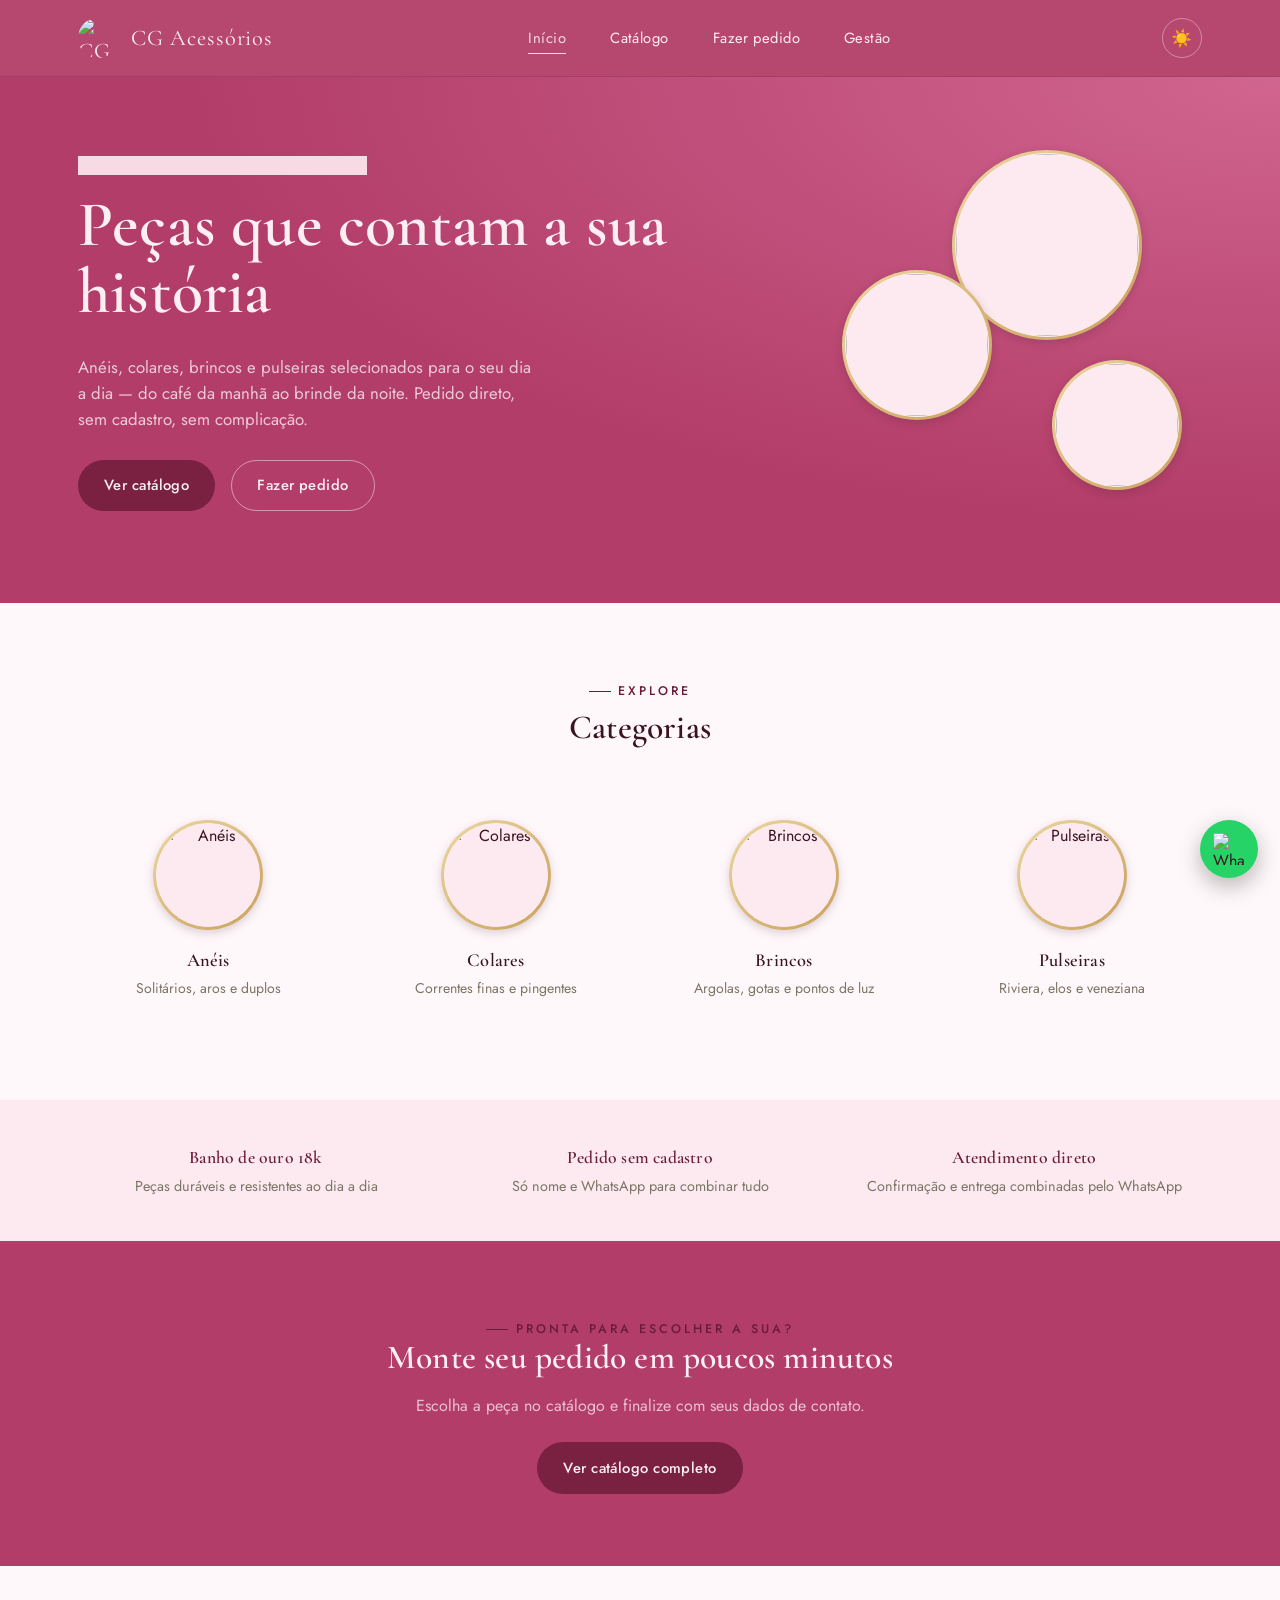
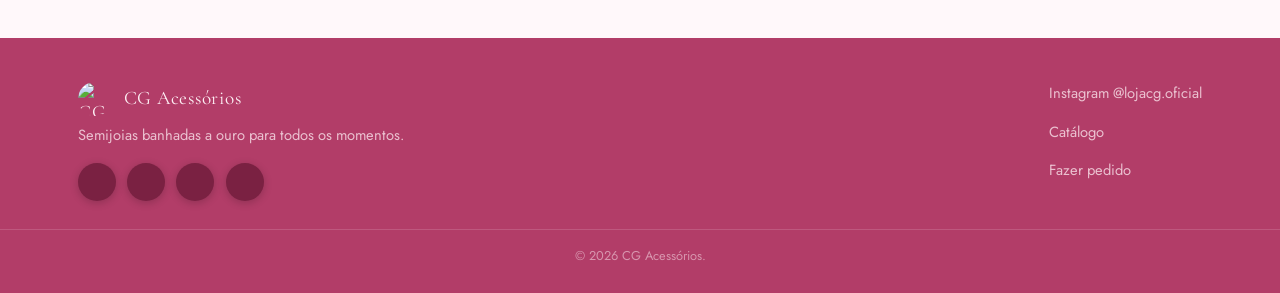
==== index.html @ 89b28065 "Add files via upload" ====
<!DOCTYPE html>
<html lang="pt-BR">
<head>
  <meta charset="UTF-8">
  <script>(function(){try{var t=localStorage.getItem("cg-tema");if(t==="dark"||(!t&&window.matchMedia("(prefers-color-scheme: dark)").matches)){document.documentElement.setAttribute("data-theme","dark");}}catch(e){}})();</script>
  <meta name="viewport" content="width=device-width, initial-scale=1.0">
  <title>CG Acessórios — Peças que contam sua história</title>
  <meta name="description" content="CG Acessórios — alianças e semijoias banhadas a ouro. Anéis, colares, brincos e pulseiras. Pedido rápido, sem cadastro.">
  <link rel="icon" type="image/png" sizes="32x32" href="assets/img/marca/favicon-32.png">
  <link rel="icon" type="image/png" sizes="512x512" href="assets/img/marca/favicon-512.png">
  <link rel="apple-touch-icon" href="assets/img/marca/apple-touch-icon.png">
  <link rel="stylesheet" href="css/tokens.css">
  <link rel="stylesheet" href="css/base.css">
  <link rel="stylesheet" href="css/home.css">
</head>
<body>

  <nav class="nav">
    <div class="wrap">
      <a href="index.html" class="brand"><img src="assets/img/marca/logo.jpg" alt="CG Acessórios" class="brand-logo"> CG Acessórios</a>
      <ul class="nav-links" id="nav-links">
        <li><a href="index.html" class="active">Início</a></li>
        <li><a href="catalogo.html">Catálogo</a></li>
        <li><a href="pedido.html">Fazer pedido</a></li>
        <li><a href="gestao.html">Gestão</a></li>
      </ul>
      <button class="theme-toggle" id="theme-toggle" type="button" aria-label="Alternar modo claro/escuro"><span class="icon-sol">☀️</span><span class="icon-lua">🌙</span></button>
      <button class="nav-toggle" id="nav-toggle" aria-label="Abrir menu">☰</button>
    </div>
  </nav>

  <header class="hero on-dark">
    <div class="wrap">
      <div class="hero-copy">
        <span class="eyebrow">Semijoias banhadas a ouro</span>
        <h1>Peças que contam a sua história</h1>
        <p class="lead">Anéis, colares, brincos e pulseiras selecionados para o seu dia a dia — do café da manhã ao brinde da noite. Pedido direto, sem cadastro, sem complicação.</p>
        <div class="hero-actions">
          <a href="catalogo.html" class="btn btn-primary">Ver catálogo</a>
          <a href="pedido.html" class="btn btn-ghost">Fazer pedido</a>
        </div>
      </div>
      <div class="hero-stack" aria-hidden="true">
        <div class="medallion m1"><div class="medallion-inner"><img src="assets/img/colares/icone-colar.svg" alt=""></div></div>
        <div class="medallion m2"><div class="medallion-inner"><img src="assets/img/aneis/fotos/anel-solitario-zirconia-dourado.jpg" alt=""></div></div>
        <div class="medallion m3"><div class="medallion-inner"><img src="assets/img/brincos/icone-brinco.svg" alt=""></div></div>
      </div>
    </div>
  </header>

  <section class="categorias">
    <div class="wrap">
      <div class="categorias-head">
        <span class="eyebrow">Explore</span>
        <h2>Categorias</h2>
      </div>
      <div class="categoria-grid">
        <a class="categoria-card" href="catalogo.html?categoria=aneis">
          <div class="medallion"><div class="medallion-inner"><img src="assets/img/aneis/fotos/anel-solitario-zirconia-dourado.jpg" alt="Anéis"></div></div>
          <h3>Anéis</h3>
          <p>Solitários, aros e duplos</p>
        </a>
        <a class="categoria-card" href="catalogo.html?categoria=colares">
          <div class="medallion"><div class="medallion-inner"><img src="assets/img/colares/icone-colar.svg" alt="Colares"></div></div>
          <h3>Colares</h3>
          <p>Correntes finas e pingentes</p>
        </a>
        <a class="categoria-card" href="catalogo.html?categoria=brincos">
          <div class="medallion"><div class="medallion-inner"><img src="assets/img/brincos/icone-brinco.svg" alt="Brincos"></div></div>
          <h3>Brincos</h3>
          <p>Argolas, gotas e pontos de luz</p>
        </a>
        <a class="categoria-card" href="catalogo.html?categoria=pulseiras">
          <div class="medallion"><div class="medallion-inner"><img src="assets/img/pulseiras/icone-pulseira.svg" alt="Pulseiras"></div></div>
          <h3>Pulseiras</h3>
          <p>Riviera, elos e veneziana</p>
        </a>
      </div>
    </div>
  </section>

  <section class="faixa">
    <div class="wrap">
      <div class="faixa-item">
        <h3>Banho de ouro 18k</h3>
        <p>Peças duráveis e resistentes ao dia a dia</p>
      </div>
      <div class="faixa-item">
        <h3>Pedido sem cadastro</h3>
        <p>Só nome e WhatsApp para combinar tudo</p>
      </div>
      <div class="faixa-item">
        <h3>Atendimento direto</h3>
        <p>Confirmação e entrega combinadas pelo WhatsApp</p>
      </div>
    </div>
  </section>

  <section class="cta-final">
    <div class="wrap">
      <span class="eyebrow">Pronta para escolher a sua?</span>
      <h2>Monte seu pedido em poucos minutos</h2>
      <p>Escolha a peça no catálogo e finalize com seus dados de contato.</p>
      <div class="hero-actions" style="justify-content:center; margin-top: 1.5rem;">
        <a href="catalogo.html" class="btn btn-primary">Ver catálogo completo</a>
      </div>
    </div>
  </section>

  <footer class="site-footer">
    <div class="wrap">
      <div class="foot-col">
        <p class="brand" style="color:var(--bone); font-size:1.2rem;"><img src="assets/img/marca/logo.jpg" alt="CG Acessórios" class="brand-logo"> CG Acessórios</p>
        <p>Semijoias banhadas a ouro para todos os momentos.</p>
        <div class="foot-social" id="foot-social"></div>
      </div>
      <div class="foot-col">
        <p><a href="https://www.instagram.com/lojacg.oficial" target="_blank" rel="noopener">Instagram @lojacg.oficial</a></p>
        <p><a href="catalogo.html">Catálogo</a></p>
        <p><a href="pedido.html">Fazer pedido</a></p>
      </div>
    </div>
    <div class="foot-bottom">&copy; 2026 CG Acessórios.</div>
  </footer>

  <script>
    document.getElementById("nav-toggle").addEventListener("click", () => {
      document.getElementById("nav-links").classList.toggle("open");
    });
  </script>
  <script src="js/config.js"></script>
  <script src="js/tema.js"></script>
  <script src="js/social.js"></script>
</body>
</html>
---- css/tokens.css ----
/*
  TOKENS — Identidade visual
  Conceito: joalheria em tons de rosa e branco, sem dourado. Molduras
  circulares (medalhão) como elemento assinatura, usadas em categorias,
  produtos e retratos de peças ao longo do site.

  Suporta modo claro (padrão) e modo escuro via atributo
  [data-theme="dark"] na tag <html>, alternado pelo botão no menu
  (ver js/tema.js). --velvet, --velvet-2, --velvet-3, --bone e --gold
  ficam praticamente iguais nos dois modos (usados como texto claro
  sobre fundo rosa, no cabeçalho/rodapé/hero) — só as superfícies de
  conteúdo (--page-bg, --surface, --bone-2, --ink, --muted) trocam.
*/

:root {
  /* Cor — marca (fixas nos dois modos: cabeçalho, rodapé, hero) */
  --velvet: #b23d68;       /* superfície primária — rosa mais claro que o vinho antigo */
  --velvet-2: #c04e77;     /* superfície secundária (cards sobre a superfície principal) */
  --velvet-3: #d06590;     /* bordas/hover sobre a superfície principal */
  --bone: #fdeef3;         /* texto/ícone claro sobre a superfície principal */
  --gold: #7a2142;         /* acento (sem dourado) — links, ícones, bordas */
  --gold-light: #f6dbe4;   /* acento claro — hover, destaque sobre a superfície principal */
  --gold-shine: #ffffff;   /* brilho branco — usado só no medalhão, não usar como texto */
  --medallion-gold: #c9a15c;       /* dourado — reservado só pro anel do medalhão/foto de produto */
  --medallion-gold-light: #ecd7a3; /* dourado claro — reservado só pro anel do medalhão/foto de produto */
  --rose: #e07a9a;         /* acento secundário — status, avisos suaves */

  /* Cor — conteúdo (alternam entre modo claro/escuro) */
  --ink: #3a1420;          /* texto principal sobre superfície clara */
  --muted: #7a7566;        /* texto secundário (descrições, legendas) */
  --gold-dim: #6b1c39;     /* acento escuro — texto sobre superfície clara */
  --page-bg: #fff8fa;      /* fundo geral da página — rosa bem fraco, quase branco */
  --surface: #ffffff;      /* fundo de cartões, campos e botões — branco */
  --bone-2: #fdeaf1;       /* superfície secundária — rosa fraco (faixas, hover) */
  --rose-light: #fbe4ec;

  /* Tipografia */
  --font-display: "Cormorant Garamond", "Times New Roman", serif;
  --font-body: "Jost", "Segoe UI", sans-serif;

  /* Escala */
  --step-eyebrow: 0.78rem;
  --step-body: 1rem;
  --step-h3: 1.5rem;
  --step-h2: 2.1rem;
  --step-h1: clamp(2.6rem, 5vw, 4.4rem);

  /* Espaçamento */
  --space-1: 0.5rem;
  --space-2: 1rem;
  --space-3: 1.75rem;
  --space-4: 2.75rem;
  --space-5: 4.5rem;

  /* Forma */
  --radius-s: 6px;
  --radius-m: 14px;
  --line: 1px solid rgba(122, 33, 66, 0.25);
}

/* ---------- Modo escuro ---------- */
[data-theme="dark"] {
  --ink: #f7ebef;
  --muted: #cfa9b6;
  --gold-dim: #eaadc3;
  --page-bg: #24101a;
  --surface: #331722;
  --bone-2: #40202e;
  --rose-light: #4a2130;
}
---- css/base.css ----
@import url('https://fonts.googleapis.com/css2?family=Cormorant+Garamond:ital,wght@0,400;0,500;0,600;1,500&family=Jost:wght@300;400;500;600&display=swap');

* { box-sizing: border-box; }
html { scroll-behavior: smooth; }

body {
  margin: 0;
  background: var(--page-bg);
  color: var(--ink);
  font-family: var(--font-body);
  font-size: var(--step-body);
  line-height: 1.55;
  -webkit-font-smoothing: antialiased;
}

h1, h2, h3 {
  font-family: var(--font-display);
  font-weight: 600;
  margin: 0 0 var(--space-2);
  color: var(--ink);
  letter-spacing: 0.2px;
}

h1 { font-size: var(--step-h1); line-height: 1.05; }
h2 { font-size: var(--step-h2); line-height: 1.15; }
h3 { font-size: var(--step-h3); }

p { margin: 0 0 var(--space-2); }

a { color: inherit; text-decoration: none; }

img { max-width: 100%; display: block; }

.eyebrow {
  display: inline-flex;
  align-items: center;
  gap: 0.6em;
  font-family: var(--font-body);
  font-size: var(--step-eyebrow);
  letter-spacing: 0.24em;
  text-transform: uppercase;
  color: var(--gold-dim);
  font-weight: 500;
}
.eyebrow::before {
  content: "";
  width: 22px;
  height: 1px;
  background: var(--gold-dim);
  display: inline-block;
}
.on-dark.eyebrow,
.on-dark .eyebrow,
.on-dark.eyebrow::before,
.on-dark .eyebrow::before { color: var(--gold-light); background: var(--gold-light); }

.wrap {
  max-width: 1180px;
  margin: 0 auto;
  padding: 0 var(--space-3);
}

/* ---------- Botões ---------- */
.btn {
  display: inline-flex;
  align-items: center;
  justify-content: center;
  gap: 0.5em;
  padding: 0.9em 1.7em;
  border-radius: 999px;
  font-family: var(--font-body);
  font-size: 0.92rem;
  font-weight: 500;
  letter-spacing: 0.03em;
  cursor: pointer;
  border: 1px solid transparent;
  transition: transform 0.15s ease, background 0.2s ease, color 0.2s ease, border-color 0.2s ease;
}
.btn:active { transform: translateY(1px); }

.btn-primary {
  background: var(--gold);
  color: var(--bone);
}
.btn-primary:hover { background: var(--gold-light); color: var(--gold); }

.btn-ghost {
  background: transparent;
  color: var(--bone);
  border-color: rgba(253, 238, 243, 0.5);
}
.btn-ghost:hover { border-color: var(--gold-light); color: var(--gold-light); }

.btn-line {
  background: transparent;
  color: var(--ink);
  border-color: var(--gold-dim);
}
.btn-line:hover { background: var(--velvet); color: var(--bone); border-color: var(--velvet); }

.btn-danger {
  background: transparent;
  color: var(--rose);
  border-color: var(--rose);
}
.btn-danger:hover { background: var(--rose); color: var(--bone); }

/* ---------- Navegação ---------- */
.nav {
  position: sticky;
  top: 0;
  z-index: 40;
  background: rgba(178, 61, 104, 0.94);
  backdrop-filter: blur(6px);
  border-bottom: var(--line);
}
.nav .wrap {
  display: flex;
  align-items: center;
  justify-content: space-between;
  height: 76px;
}
.brand {
  display: flex;
  align-items: center;
  gap: 0.6em;
  font-family: var(--font-display);
  font-size: 1.4rem;
  color: var(--bone);
  letter-spacing: 0.04em;
}
.brand .mark { color: var(--gold); }
.brand-logo {
  width: 40px;
  height: 40px;
  border-radius: 50%;
  object-fit: cover;
  flex-shrink: 0;
}
footer.site-footer .brand-logo { width: 34px; height: 34px; }

.nav-links {
  display: flex;
  gap: var(--space-4);
  list-style: none;
  margin: 0;
  padding: 0;
}
.nav-links a {
  color: var(--bone);
  font-size: 0.92rem;
  letter-spacing: 0.03em;
  padding-bottom: 4px;
  border-bottom: 1px solid transparent;
  transition: border-color 0.2s ease, color 0.2s ease;
}
.nav-links a:hover,
.nav-links a.active { color: var(--gold-light); border-color: var(--gold-light); }

.nav-toggle { display: none; }

@media (max-width: 720px) {
  .nav-links {
    position: fixed;
    inset: 76px 0 auto 0;
    background: var(--velvet);
    flex-direction: column;
    padding: var(--space-3);
    gap: var(--space-2);
    transform: translateY(-130%);
    transition: transform 0.25s ease;
    border-bottom: var(--line);
  }
  .nav-links.open { transform: translateY(0); }
  .nav-toggle {
    display: inline-flex;
    background: none;
    border: 1px solid rgba(253,238,243,0.4);
    color: var(--bone);
    border-radius: 8px;
    width: 40px;
    height: 40px;
    align-items: center;
    justify-content: center;
    font-size: 1.1rem;
  }
}

/* ---------- Medalhão (elemento assinatura) ---------- */
.medallion {
  position: relative;
  border-radius: 50%;
  aspect-ratio: 1;
  padding: 3px;
  background: linear-gradient(135deg, var(--medallion-gold-light), var(--medallion-gold));
  box-shadow: 0 3px 10px rgba(58, 20, 32, 0.18);
}
.medallion .medallion-inner {
  width: 100%;
  height: 100%;
  border-radius: 50%;
  overflow: hidden;
  background: var(--bone-2);
  display: flex;
  align-items: center;
  justify-content: center;
  border: 1px solid var(--bone);
}
.medallion .medallion-inner img,
.medallion .medallion-inner svg {
  width: 100%;
  height: 100%;
  object-fit: cover;
}

/* ---------- Rodapé ---------- */
footer.site-footer {
  background: var(--velvet);
  color: var(--bone);
  padding: var(--space-4) 0 var(--space-3);
  margin-top: var(--space-5);
}
footer.site-footer .wrap {
  display: flex;
  flex-wrap: wrap;
  justify-content: space-between;
  gap: var(--space-3);
}
footer.site-footer .brand { margin-bottom: var(--space-1); }
footer.site-footer .foot-col p,
footer.site-footer .foot-col a { color: rgba(253,238,243,0.75); font-size: 0.92rem; }
footer.site-footer .foot-col a:hover { color: var(--gold-light); }
footer.site-footer .foot-bottom {
  border-top: 1px solid rgba(253,238,243,0.15);
  margin-top: var(--space-3);
  padding-top: var(--space-2);
  text-align: center;
  font-size: 0.8rem;
  color: rgba(253,238,243,0.5);
}
.icon-insta { width: 20px; height: 20px; }

/* ---------- Alternância modo claro/escuro ---------- */
.theme-toggle {
  display: inline-flex;
  align-items: center;
  justify-content: center;
  width: 40px;
  height: 40px;
  border-radius: 50%;
  border: 1px solid rgba(253, 238, 243, 0.4);
  background: transparent;
  color: var(--bone);
  cursor: pointer;
  font-size: 1.05rem;
  margin-left: var(--space-2);
  transition: border-color 0.2s ease, color 0.2s ease, transform 0.2s ease;
}
.theme-toggle:hover { border-color: var(--gold-light); color: var(--gold-light); }
.theme-toggle:active { transform: scale(0.92); }
.theme-toggle .icon-lua { display: none; }
[data-theme="dark"] .theme-toggle .icon-sol { display: none; }
[data-theme="dark"] .theme-toggle .icon-lua { display: inline; }

/* ---------- Redes sociais no rodapé ---------- */
.foot-social {
  display: flex;
  gap: 0.7em;
  margin-top: var(--space-2);
}
.foot-social a {
  display: inline-flex;
  align-items: center;
  justify-content: center;
  width: 38px;
  height: 38px;
  border-radius: 50%;
  background: var(--gold);
  box-shadow: 0 2px 8px rgba(0, 0, 0, 0.2);
  transition: transform 0.2s ease, box-shadow 0.2s ease, background 0.2s ease;
}
.foot-social a:hover {
  background: var(--gold-dim);
  transform: translateY(-2px);
  box-shadow: 0 4px 12px rgba(0, 0, 0, 0.28);
}
.foot-social a img {
  width: 17px;
  height: 17px;
  display: block;
}

/* ---------- Botão flutuante do WhatsApp ---------- */
.whatsapp-float {
  position: fixed;
  right: 22px;
  bottom: 22px;
  width: 58px;
  height: 58px;
  border-radius: 50%;
  background: #25d366;
  display: flex;
  align-items: center;
  justify-content: center;
  box-shadow: 0 8px 22px rgba(0, 0, 0, 0.28);
  z-index: 60;
  transition: transform 0.2s ease, box-shadow 0.2s ease;
}
.whatsapp-float:hover { transform: scale(1.07); box-shadow: 0 10px 26px rgba(0, 0, 0, 0.34); }
.whatsapp-float img { width: 32px; height: 32px; display: block; }
@media (max-width: 720px) {
  .whatsapp-float { right: 16px; bottom: 16px; width: 52px; height: 52px; }
  .whatsapp-float img { width: 28px; height: 28px; }
}

/* ---------- Formulários ---------- */
.field {
  display: flex;
  flex-direction: column;
  gap: 0.4em;
  margin-bottom: var(--space-2);
}
.field label {
  font-size: 0.82rem;
  letter-spacing: 0.03em;
  color: var(--gold-dim);
  font-weight: 500;
}
.field input,
.field select,
.field textarea {
  font-family: var(--font-body);
  font-size: 1rem;
  padding: 0.85em 1em;
  border-radius: var(--radius-s);
  border: 1px solid var(--bone-2);
  background: var(--surface);
  color: var(--ink);
  outline: none;
  transition: border-color 0.2s ease, box-shadow 0.2s ease;
}
.field input:focus,
.field select:focus,
.field textarea:focus {
  border-color: var(--gold);
  box-shadow: 0 0 0 3px rgba(198, 161, 91, 0.18);
}
.field textarea { resize: vertical; min-height: 90px; }
.field-hint { font-size: 0.78rem; color: var(--muted); }
.field-row { display: grid; grid-template-columns: 1fr 1fr; gap: var(--space-2); }
@media (max-width: 600px) { .field-row { grid-template-columns: 1fr; } }

:focus-visible { outline: 2px solid var(--gold); outline-offset: 2px; }

@media (prefers-reduced-motion: reduce) {
  * { animation: none !important; transition: none !important; scroll-behavior: auto !important; }
}
---- css/home.css ----
.hero {
  background: radial-gradient(ellipse at top right, var(--velvet-3), var(--velvet) 60%);
  color: var(--bone);
  padding: var(--space-5) 0 calc(var(--space-5) + 20px);
  position: relative;
  overflow: hidden;
}
.hero .wrap {
  display: grid;
  grid-template-columns: 1.1fr 0.9fr;
  gap: var(--space-4);
  align-items: center;
}
.hero-copy h1 { color: var(--bone); margin: var(--space-2) 0 var(--space-3); }
.hero-copy p.lead { color: rgba(253,238,243,0.8); max-width: 46ch; font-size: 1.05rem; }
.hero-actions { display: flex; gap: var(--space-2); margin-top: var(--space-3); flex-wrap: wrap; }

.hero-stack {
  position: relative;
  height: 360px;
}
.hero-stack .medallion {
  position: absolute;
  width: 190px;
}
.hero-stack .m1 { top: 0; right: 60px; }
.hero-stack .m2 { top: 120px; right: 210px; width: 150px; }
.hero-stack .m3 { top: 210px; right: 20px; width: 130px; }

@media (max-width: 860px) {
  .hero .wrap { grid-template-columns: 1fr; }
  .hero-stack { height: 260px; margin-top: var(--space-3); }
  .hero-stack .m1 { width: 140px; right: 40%; top: 0; }
  .hero-stack .m2 { width: 110px; right: 10%; top: 90px; }
  .hero-stack .m3 { width: 100px; right: 55%; top: 170px; }
}

/* Categorias */
.categorias { padding: var(--space-5) 0; }
.categorias-head { text-align: center; margin-bottom: var(--space-4); }
.categorias-head .eyebrow { justify-content: center; }
.categorias-head h2 { margin-top: var(--space-1); }

.categoria-grid {
  display: grid;
  grid-template-columns: repeat(4, 1fr);
  gap: var(--space-3);
}
@media (max-width: 760px) { .categoria-grid { grid-template-columns: repeat(2, 1fr); } }

.categoria-card {
  text-align: center;
  padding: var(--space-3) var(--space-2);
  border-radius: var(--radius-m);
  transition: transform 0.2s ease, background 0.2s ease;
}
.categoria-card:hover { background: var(--bone-2); transform: translateY(-4px); }
.categoria-card .medallion { width: 110px; margin: 0 auto var(--space-2); }
.categoria-card h3 { font-size: 1.15rem; margin-bottom: 0.2em; }
.categoria-card p { color: var(--muted); font-size: 0.88rem; margin: 0; }

/* Faixa de confiança */
.faixa {
  background: var(--bone-2);
  padding: var(--space-4) 0;
}
.faixa .wrap {
  display: flex;
  justify-content: space-between;
  flex-wrap: wrap;
  gap: var(--space-3);
  text-align: center;
}
.faixa-item { flex: 1; min-width: 180px; }
.faixa-item h3 { font-size: 1.1rem; color: var(--gold-dim); margin-bottom: 0.2em; }
.faixa-item p { color: var(--muted); font-size: 0.9rem; margin: 0; }

/* CTA final */
.cta-final {
  background: var(--velvet);
  color: var(--bone);
  text-align: center;
  padding: var(--space-5) 0;
}
.cta-final h2 { color: var(--bone); }
.cta-final p { color: rgba(253,238,243,0.75); max-width: 50ch; margin-inline: auto; }
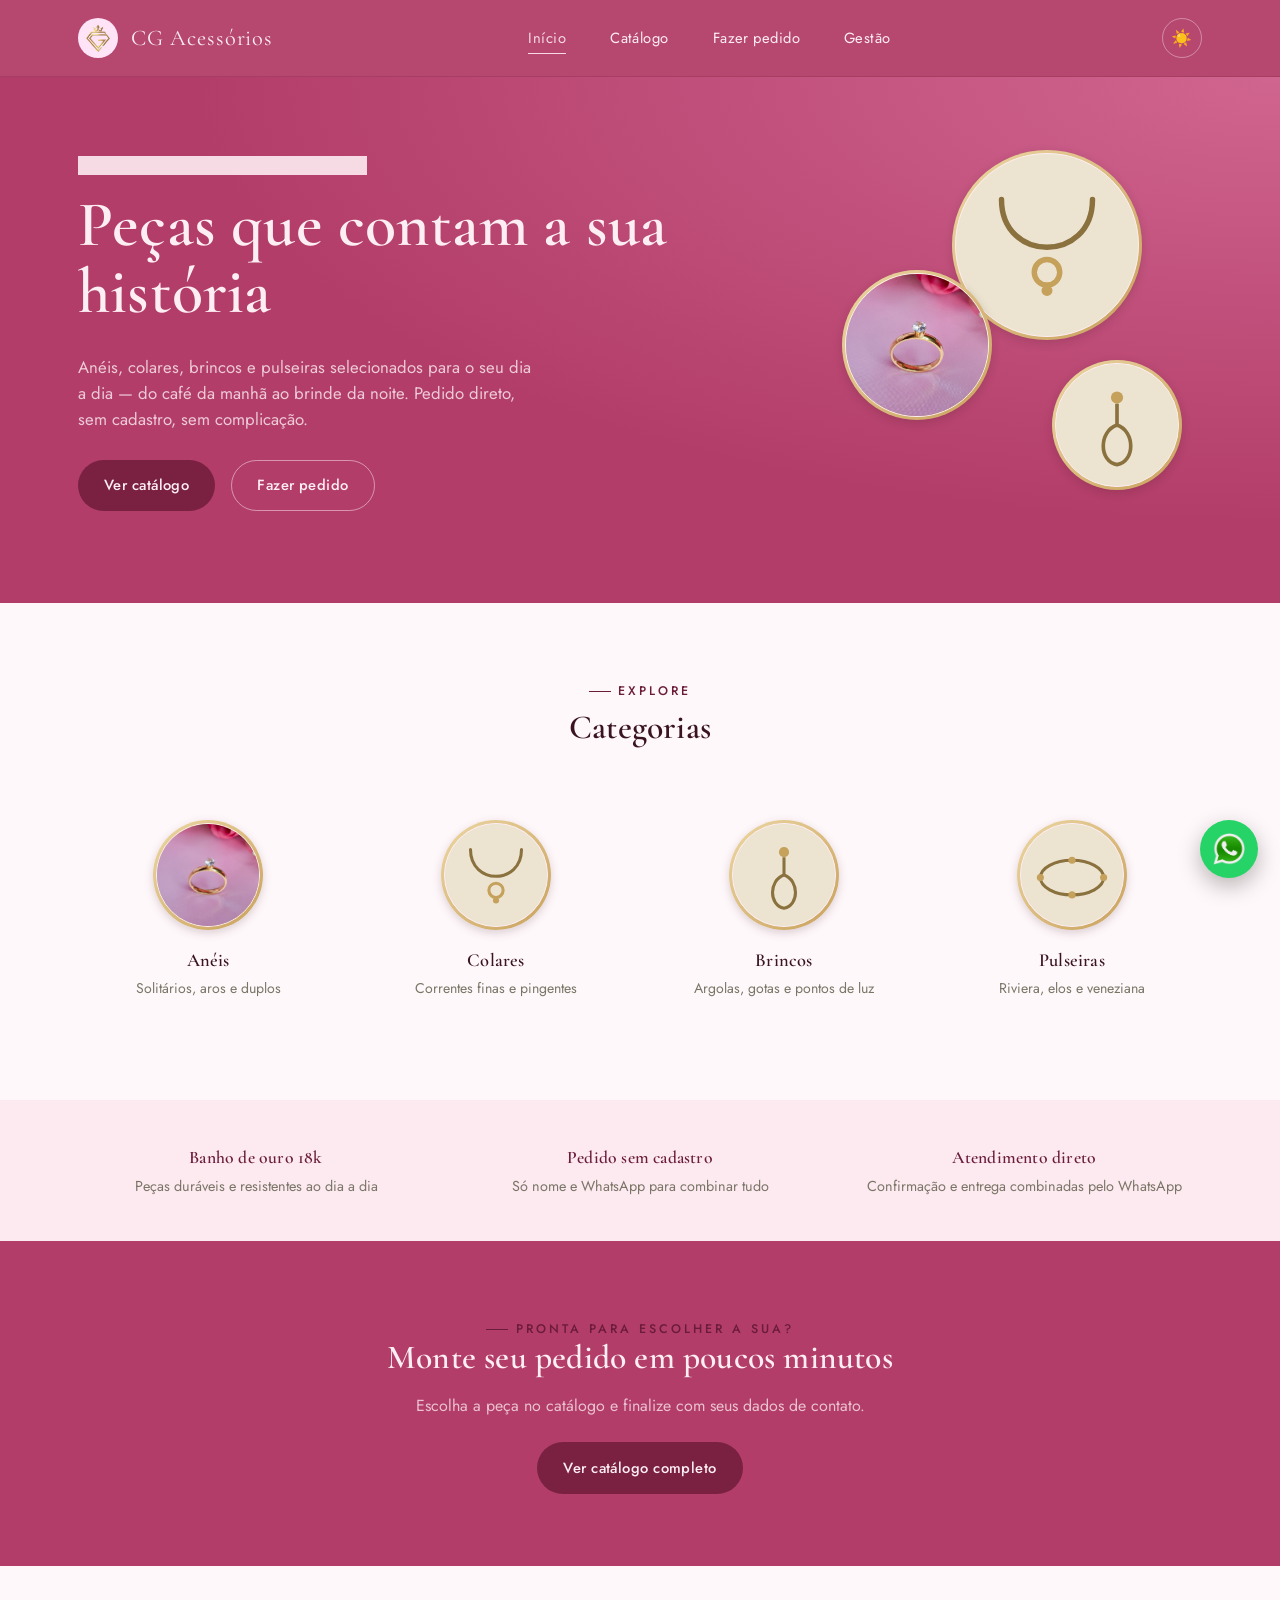
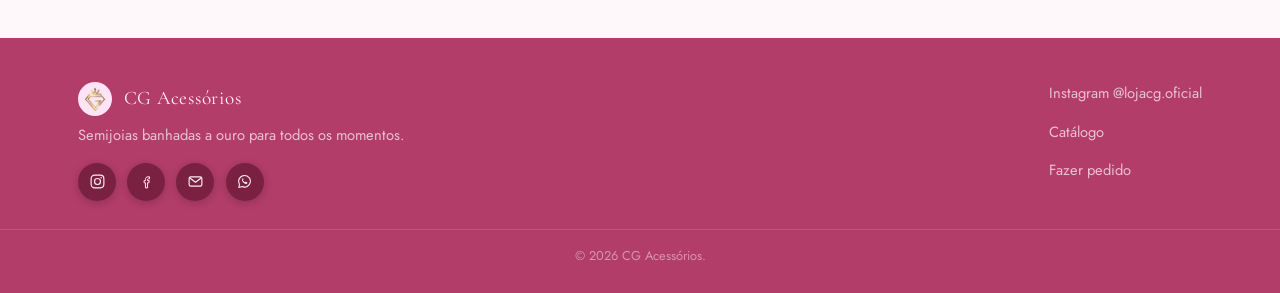
==== commit 45c3af63: "Update index.html" ====
--- a/index.html
+++ b/index.html
@@ -1,6 +1,6 @@
 <!DOCTYPE html>
 <html lang="pt-BR">
-<head>
+<head> 
   <meta charset="UTF-8">
   <script>(function(){try{var t=localStorage.getItem("cg-tema");if(t==="dark"||(!t&&window.matchMedia("(prefers-color-scheme: dark)").matches)){document.documentElement.setAttribute("data-theme","dark");}}catch(e){}})();</script>
   <meta name="viewport" content="width=device-width, initial-scale=1.0">
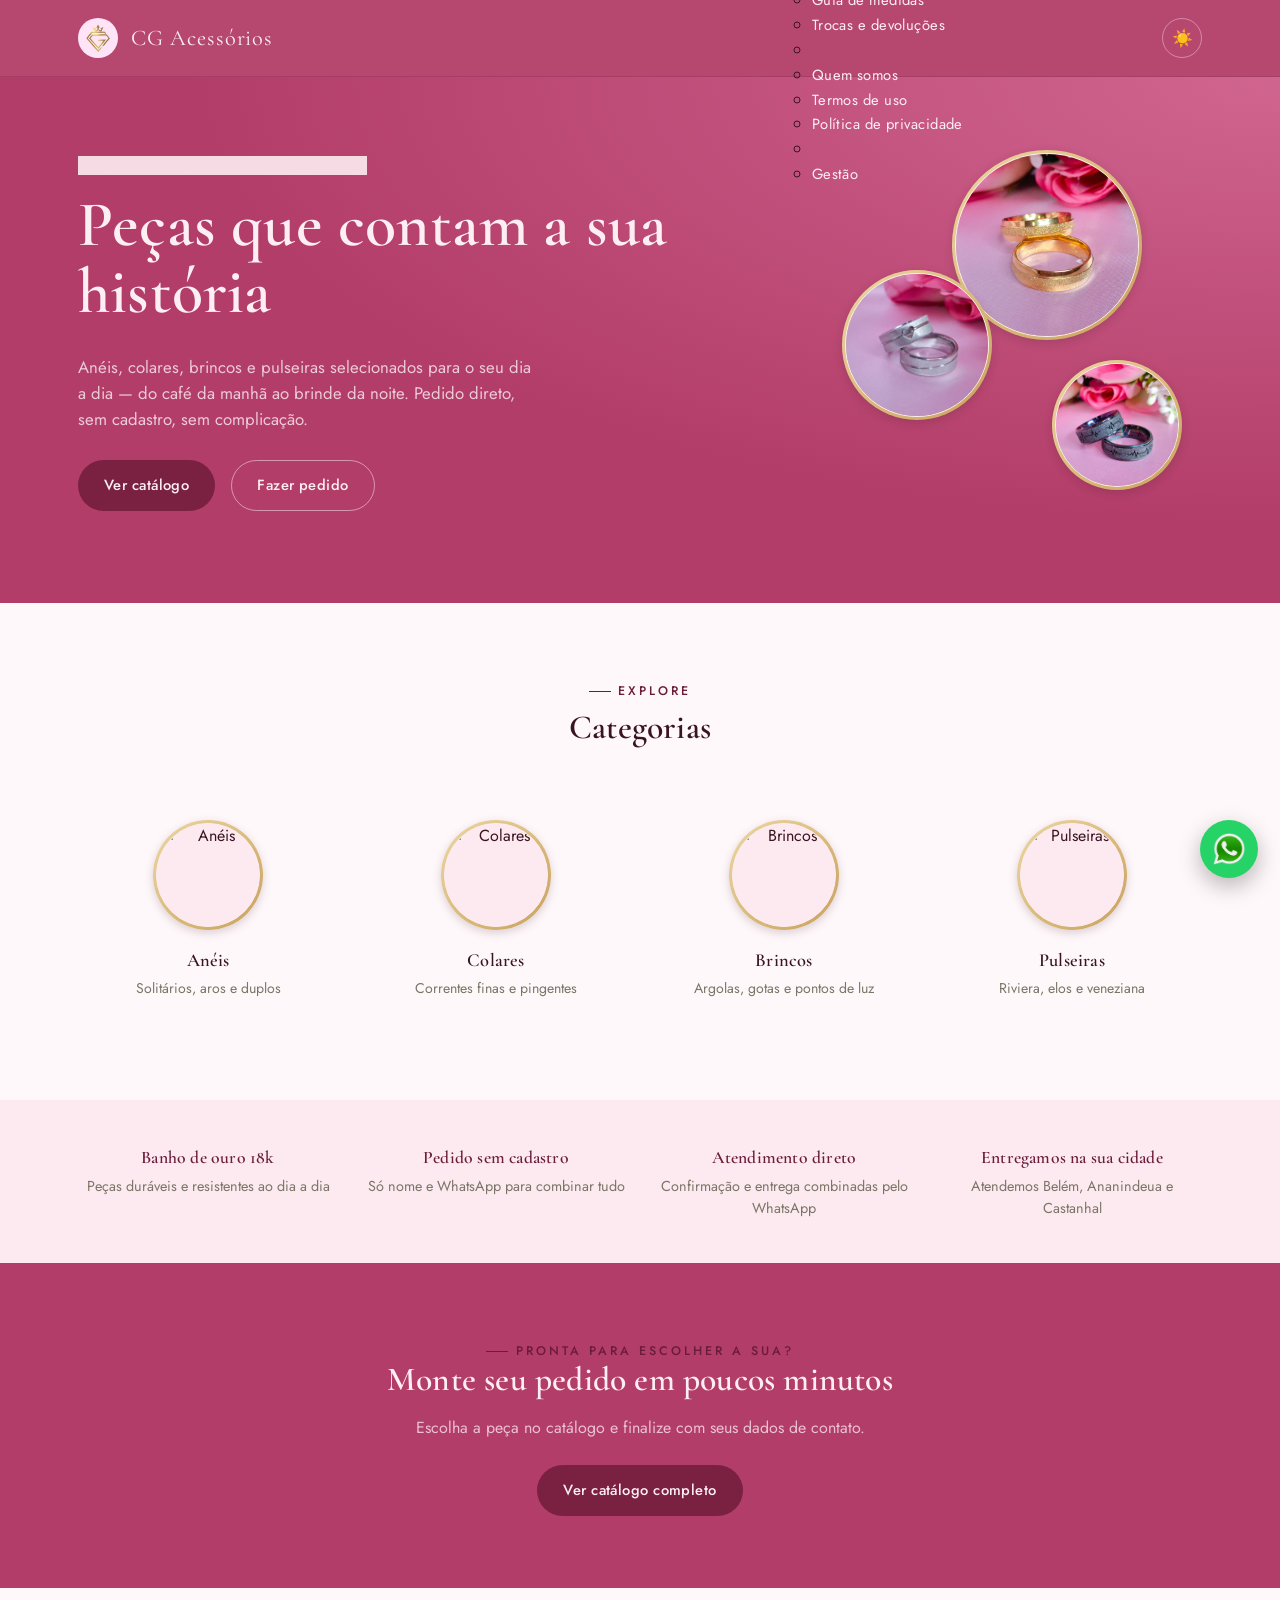
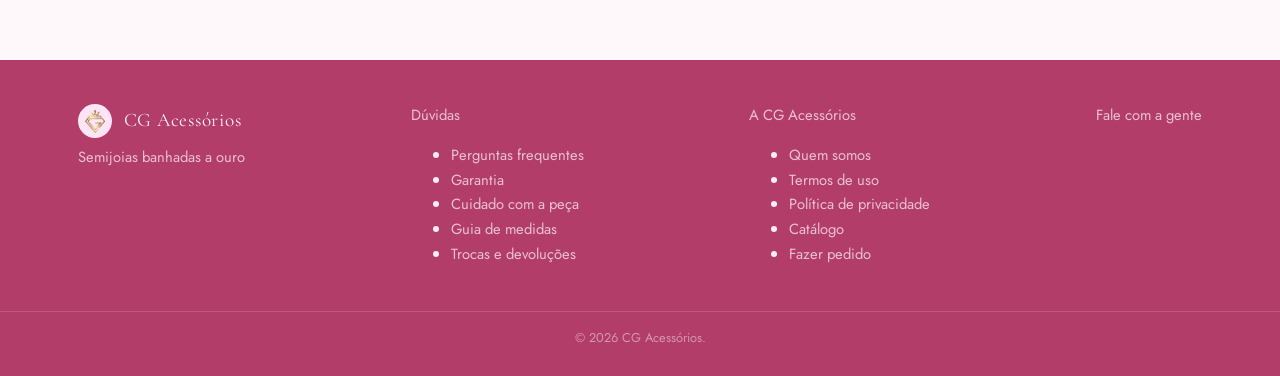
==== commit 181a959c: "Add files via upload" ====
--- a/index.html
+++ b/index.html
@@ -1,17 +1,60 @@
 <!DOCTYPE html>
 <html lang="pt-BR">
-<head> 
+<head>
   <meta charset="UTF-8">
   <script>(function(){try{var t=localStorage.getItem("cg-tema");if(t==="dark"||(!t&&window.matchMedia("(prefers-color-scheme: dark)").matches)){document.documentElement.setAttribute("data-theme","dark");}}catch(e){}})();</script>
   <meta name="viewport" content="width=device-width, initial-scale=1.0">
-  <title>CG Acessórios — Peças que contam sua história</title>
-  <meta name="description" content="CG Acessórios — alianças e semijoias banhadas a ouro. Anéis, colares, brincos e pulseiras. Pedido rápido, sem cadastro.">
+  <title>Semijoias Banhadas a Ouro em Belém, Ananindeua e Castanhal | CG Acessórios</title>
+  <meta name="description" content="Semijoias banhadas a ouro 18k com entrega em Belém do Pará, Ananindeua e Castanhal. Anéis, colares, brincos e pulseiras. Peça pelo WhatsApp, sem cadastro, sem complicação.">
+  <meta name="keywords" content="semijoias Belém, semijoias Ananindeua, semijoias Castanhal, banho de ouro Belém do Pará, joias folheadas a ouro Pará, acessórios femininos Belém, aliança banhada a ouro Belém, brincos folheados Ananindeua, CG Acessórios">
+  <meta name="robots" content="index, follow">
+  <link rel="canonical" href="https://www.cgacessorios.com.br/">
+
+  <meta property="og:type" content="website">
+  <meta property="og:site_name" content="CG Acessórios">
+  <meta property="og:locale" content="pt_BR">
+  <meta property="og:title" content="Semijoias Banhadas a Ouro em Belém, Ananindeua e Castanhal | CG Acessórios">
+  <meta property="og:description" content="Anéis, colares, brincos e pulseiras banhados a ouro 18k. Atendemos Belém, Ananindeua e Castanhal — peça pelo WhatsApp, sem cadastro.">
+  <meta property="og:url" content="https://www.cgacessorios.com.br/">
+  <meta property="og:image" content="https://www.cgacessorios.com.br/assets/img/marca/favicon-512.png">
+
+  <meta name="twitter:card" content="summary_large_image">
+  <meta name="twitter:title" content="Semijoias Banhadas a Ouro em Belém, Ananindeua e Castanhal | CG Acessórios">
+  <meta name="twitter:description" content="Anéis, colares, brincos e pulseiras banhados a ouro 18k. Atendemos Belém, Ananindeua e Castanhal — peça pelo WhatsApp, sem cadastro.">
+  <meta name="twitter:image" content="https://www.cgacessorios.com.br/assets/img/marca/favicon-512.png">
+
   <link rel="icon" type="image/png" sizes="32x32" href="assets/img/marca/favicon-32.png">
   <link rel="icon" type="image/png" sizes="512x512" href="assets/img/marca/favicon-512.png">
   <link rel="apple-touch-icon" href="assets/img/marca/apple-touch-icon.png">
   <link rel="stylesheet" href="css/tokens.css">
   <link rel="stylesheet" href="css/base.css">
   <link rel="stylesheet" href="css/home.css">
+
+  <script type="application/ld+json">
+  {
+    "@context": "https://schema.org",
+    "@type": "JewelryStore",
+    "name": "CG Acessórios",
+    "description": "Semijoias banhadas a ouro 18k — anéis, colares, brincos e pulseiras, com pedido direto pelo WhatsApp.",
+    "url": "https://www.cgacessorios.com.br/",
+    "image": "https://www.cgacessorios.com.br/assets/img/marca/favicon-512.png",
+    "priceRange": "$$",
+    "areaServed": [
+      { "@type": "City", "name": "Belém", "containedInPlace": { "@type": "State", "name": "Pará" } },
+      { "@type": "City", "name": "Ananindeua", "containedInPlace": { "@type": "State", "name": "Pará" } },
+      { "@type": "City", "name": "Castanhal", "containedInPlace": { "@type": "State", "name": "Pará" } }
+    ],
+    "address": {
+      "@type": "PostalAddress",
+      "addressRegion": "PA",
+      "addressCountry": "BR"
+    },
+    "sameAs": [
+      "https://www.instagram.com/lojacg.oficial",
+      "https://www.facebook.com/lojacg.oficial"
+    ]
+  }
+  </script>
 </head>
 <body>
 
@@ -22,7 +65,22 @@
         <li><a href="index.html" class="active">Início</a></li>
         <li><a href="catalogo.html">Catálogo</a></li>
         <li><a href="pedido.html">Fazer pedido</a></li>
-        <li><a href="gestao.html">Gestão</a></li>
+        <li class="nav-dropdown">
+          <button type="button" class="nav-dropdown-toggle" aria-haspopup="true" aria-expanded="false">Mais <span class="nav-caret" aria-hidden="true">&#9662;</span></button>
+          <ul class="nav-dropdown-menu">
+            <li><a href="faq.html">Perguntas frequentes</a></li>
+            <li><a href="garantia.html">Garantia</a></li>
+            <li><a href="cuidados.html">Cuidado com a peça</a></li>
+            <li><a href="guia-medidas.html">Guia de medidas</a></li>
+            <li><a href="trocas-devolucoes.html">Trocas e devoluções</a></li>
+            <li class="nav-dropdown-sep" role="separator"></li>
+            <li><a href="quem-somos.html">Quem somos</a></li>
+            <li><a href="termos.html">Termos de uso</a></li>
+            <li><a href="privacidade.html">Política de privacidade</a></li>
+            <li class="nav-dropdown-sep" role="separator"></li>
+            <li><a href="gestao.html">Gestão</a></li>
+          </ul>
+        </li>
       </ul>
       <button class="theme-toggle" id="theme-toggle" type="button" aria-label="Alternar modo claro/escuro"><span class="icon-sol">☀️</span><span class="icon-lua">🌙</span></button>
       <button class="nav-toggle" id="nav-toggle" aria-label="Abrir menu">☰</button>
@@ -41,9 +99,9 @@
         </div>
       </div>
       <div class="hero-stack" aria-hidden="true">
-        <div class="medallion m1"><div class="medallion-inner"><img src="assets/img/colares/icone-colar.svg" alt=""></div></div>
-        <div class="medallion m2"><div class="medallion-inner"><img src="assets/img/aneis/fotos/anel-solitario-zirconia-dourado.jpg" alt=""></div></div>
-        <div class="medallion m3"><div class="medallion-inner"><img src="assets/img/brincos/icone-brinco.svg" alt=""></div></div>
+        <div class="medallion m1"><div class="medallion-inner"><img src="assets/img/aneis/fotos/alianca-lisa-dourada-larga-2.jpg" alt=""></div></div>
+        <div class="medallion m2"><div class="medallion-inner"><img src="assets/img/aneis/fotos/alianca-prata-torcida.jpg" alt=""></div></div>
+        <div class="medallion m3"><div class="medallion-inner"><img src="assets/img/aneis/fotos/alianca-preta-batimento-cardiaco.jpg" alt=""></div></div>
       </div>
     </div>
   </header>
@@ -56,22 +114,22 @@
       </div>
       <div class="categoria-grid">
         <a class="categoria-card" href="catalogo.html?categoria=aneis">
-          <div class="medallion"><div class="medallion-inner"><img src="assets/img/aneis/fotos/anel-solitario-zirconia-dourado.jpg" alt="Anéis"></div></div>
+          <div class="medallion"><div class="medallion-inner"><img src="assets/img/aneis/fotos/anel-aro-zirconia-gota.webp" alt="Anéis"></div></div>
           <h3>Anéis</h3>
           <p>Solitários, aros e duplos</p>
         </a>
         <a class="categoria-card" href="catalogo.html?categoria=colares">
-          <div class="medallion"><div class="medallion-inner"><img src="assets/img/colares/icone-colar.svg" alt="Colares"></div></div>
+          <div class="medallion"><div class="medallion-inner"><img src="assets/img/colares/fotos/colar-coracao-dourado.webp" alt="Colares"></div></div>
           <h3>Colares</h3>
           <p>Correntes finas e pingentes</p>
         </a>
         <a class="categoria-card" href="catalogo.html?categoria=brincos">
-          <div class="medallion"><div class="medallion-inner"><img src="assets/img/brincos/icone-brinco.svg" alt="Brincos"></div></div>
+          <div class="medallion"><div class="medallion-inner"><img src="assets/img/brincos/fotos/brinco-flor-dourado.webp" alt="Brincos"></div></div>
           <h3>Brincos</h3>
           <p>Argolas, gotas e pontos de luz</p>
         </a>
         <a class="categoria-card" href="catalogo.html?categoria=pulseiras">
-          <div class="medallion"><div class="medallion-inner"><img src="assets/img/pulseiras/icone-pulseira.svg" alt="Pulseiras"></div></div>
+          <div class="medallion"><div class="medallion-inner"><img src="assets/img/pulseiras/fotos/pulseira-elos-dourada.webp" alt="Pulseiras"></div></div>
           <h3>Pulseiras</h3>
           <p>Riviera, elos e veneziana</p>
         </a>
@@ -92,6 +150,10 @@
       <div class="faixa-item">
         <h3>Atendimento direto</h3>
         <p>Confirmação e entrega combinadas pelo WhatsApp</p>
+      </div>
+      <div class="faixa-item">
+        <h3>Entregamos na sua cidade</h3>
+        <p>Atendemos Belém, Ananindeua e Castanhal</p>
       </div>
     </div>
   </section>
@@ -111,13 +173,31 @@
     <div class="wrap">
       <div class="foot-col">
         <p class="brand" style="color:var(--bone); font-size:1.2rem;"><img src="assets/img/marca/logo.jpg" alt="CG Acessórios" class="brand-logo"> CG Acessórios</p>
-        <p>Semijoias banhadas a ouro para todos os momentos.</p>
-        <div class="foot-social" id="foot-social"></div>
-      </div>
-      <div class="foot-col">
-        <p><a href="https://www.instagram.com/lojacg.oficial" target="_blank" rel="noopener">Instagram @lojacg.oficial</a></p>
-        <p><a href="catalogo.html">Catálogo</a></p>
-        <p><a href="pedido.html">Fazer pedido</a></p>
+        <p>Semijoias banhadas a ouro</p>
+      </div>
+      <div class="foot-col">
+        <p class="foot-col-titulo">Dúvidas</p>
+        <ul>
+          <li><a href="faq.html">Perguntas frequentes</a></li>
+          <li><a href="garantia.html">Garantia</a></li>
+          <li><a href="cuidados.html">Cuidado com a peça</a></li>
+          <li><a href="guia-medidas.html">Guia de medidas</a></li>
+          <li><a href="trocas-devolucoes.html">Trocas e devoluções</a></li>
+        </ul>
+      </div>
+      <div class="foot-col">
+        <p class="foot-col-titulo">A CG Acessórios</p>
+        <ul>
+          <li><a href="quem-somos.html">Quem somos</a></li>
+          <li><a href="termos.html">Termos de uso</a></li>
+          <li><a href="privacidade.html">Política de privacidade</a></li>
+          <li><a href="catalogo.html">Catálogo</a></li>
+          <li><a href="pedido.html">Fazer pedido</a></li>
+        </ul>
+      </div>
+      <div class="foot-col">
+        <p class="foot-col-titulo">Fale com a gente</p>
+        <ul class="foot-contato" id="foot-contato"></ul>
       </div>
     </div>
     <div class="foot-bottom">&copy; 2026 CG Acessórios.</div>
@@ -130,6 +210,7 @@
   </script>
   <script src="js/config.js"></script>
   <script src="js/tema.js"></script>
+  <script src="js/nav-dropdown.js"></script>
   <script src="js/social.js"></script>
 </body>
 </html>
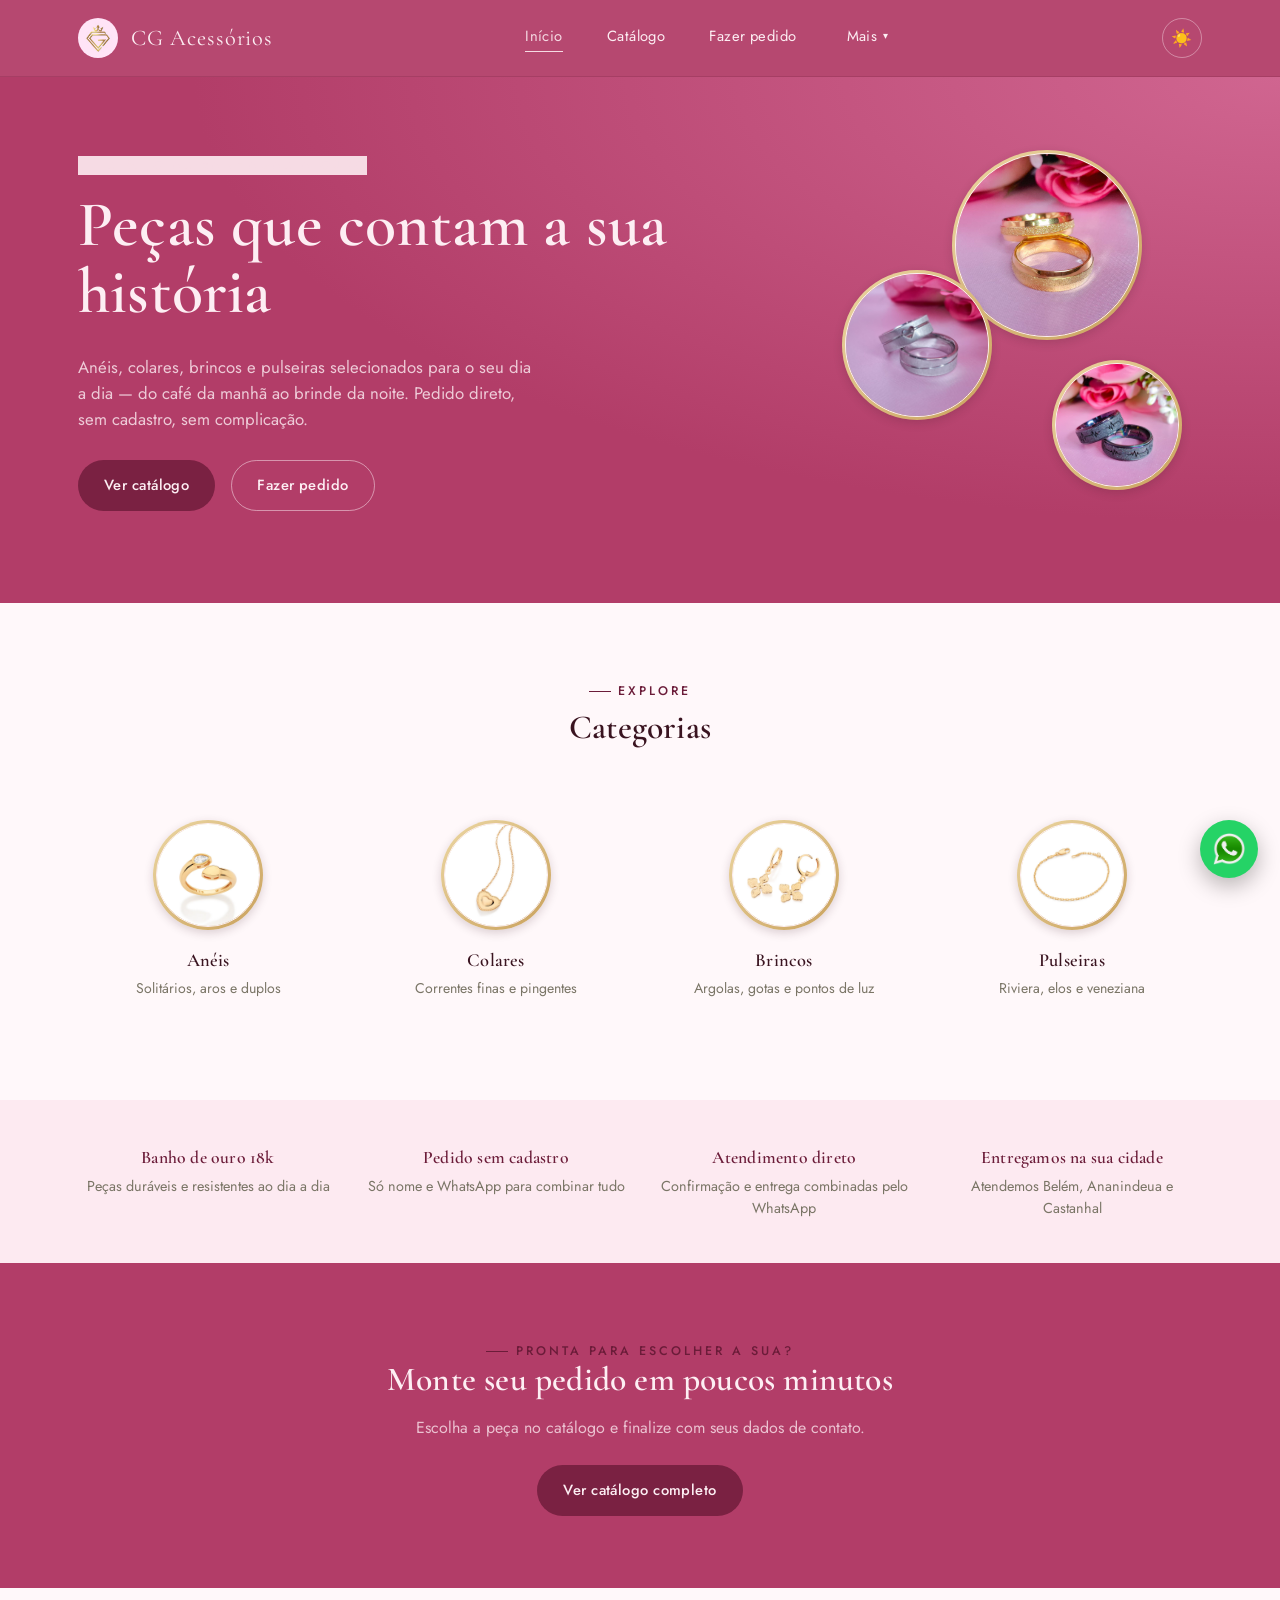
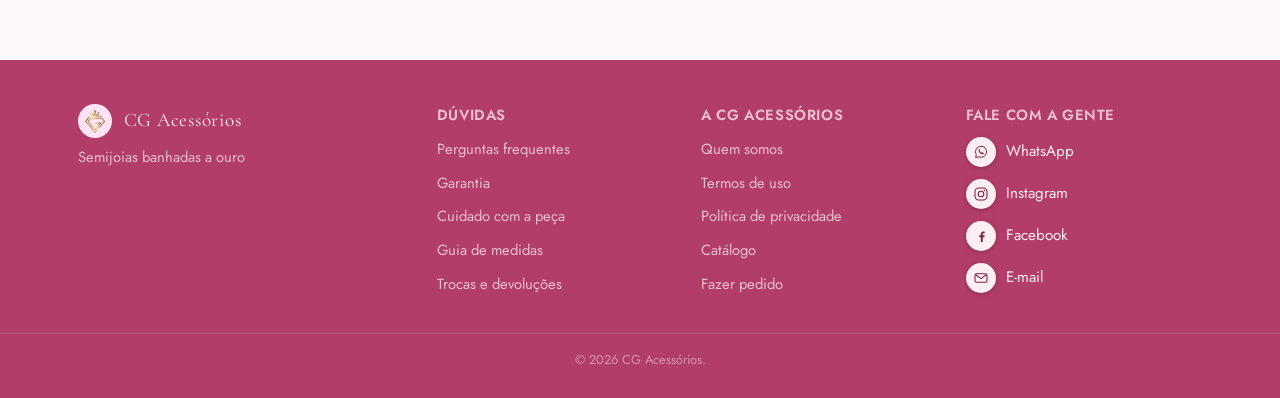
==== commit c2e40c61: "Add files via upload" ====
--- a/index.html
+++ b/index.html
@@ -202,12 +202,6 @@
     </div>
     <div class="foot-bottom">&copy; 2026 CG Acessórios.</div>
   </footer>
-
-  <script>
-    document.getElementById("nav-toggle").addEventListener("click", () => {
-      document.getElementById("nav-links").classList.toggle("open");
-    });
-  </script>
   <script src="js/config.js"></script>
   <script src="js/tema.js"></script>
   <script src="js/nav-dropdown.js"></script>
--- a/css/base.css
+++ b/css/base.css
@@ -1,7 +1,19 @@
 @import url('https://fonts.googleapis.com/css2?family=Cormorant+Garamond:ital,wght@0,400;0,500;0,600;1,500&family=Jost:wght@300;400;500;600&display=swap');
 
 * { box-sizing: border-box; }
-html { scroll-behavior: smooth; }
+html {
+  scroll-behavior: smooth;
+  scrollbar-width: thin;
+  scrollbar-color: var(--medallion-gold) transparent;
+}
+html::-webkit-scrollbar { width: 9px; height: 9px; }
+html::-webkit-scrollbar-track { background: transparent; }
+html::-webkit-scrollbar-thumb {
+  background: var(--medallion-gold);
+  border-radius: 999px;
+  border: 2px solid var(--page-bg);
+}
+html::-webkit-scrollbar-thumb:hover { background: var(--gold-dim); }
 
 body {
   margin: 0;
@@ -159,17 +171,84 @@
 
 .nav-toggle { display: none; }
 
+/* ---------- Menu suspenso (dropdown) ---------- */
+.nav-dropdown { position: relative; }
+.nav-dropdown-toggle {
+  display: inline-flex;
+  align-items: center;
+  gap: 0.35em;
+  background: none;
+  border: none;
+  color: var(--bone);
+  font-family: inherit;
+  font-size: 0.92rem;
+  letter-spacing: 0.03em;
+  padding-bottom: 4px;
+  border-bottom: 1px solid transparent;
+  cursor: pointer;
+  transition: border-color 0.2s ease, color 0.2s ease;
+}
+.nav-dropdown-toggle:hover,
+.nav-dropdown-toggle.active,
+.nav-dropdown.open .nav-dropdown-toggle { color: var(--gold-light); border-color: var(--gold-light); }
+.nav-caret { font-size: 0.65em; transition: transform 0.2s ease; }
+.nav-dropdown.open .nav-caret { transform: rotate(180deg); }
+
+.nav-dropdown-menu {
+  list-style: none;
+  margin: 0;
+  padding: 0.5em 0;
+  position: absolute;
+  top: calc(100% + 14px);
+  left: 50%;
+  min-width: 230px;
+  background: var(--gold);
+  border: var(--line);
+  border-radius: 10px;
+  box-shadow: 0 12px 30px rgba(0, 0, 0, 0.3);
+  opacity: 0;
+  visibility: hidden;
+  transform: translateX(-50%) translateY(-8px);
+  transition: opacity 0.18s ease, transform 0.18s ease, visibility 0.18s;
+  z-index: 50;
+}
+.nav-dropdown-menu li { margin: 0; }
+.nav-dropdown-menu a {
+  display: block;
+  padding: 0.55em 1.1em;
+  font-size: 0.88rem;
+  color: var(--bone);
+  border-bottom: none;
+  white-space: nowrap;
+}
+.nav-dropdown-menu a:hover,
+.nav-dropdown-menu a.active { color: var(--gold-light); background: rgba(253, 238, 243, 0.08); }
+.nav-dropdown-sep { height: 1px; background: rgba(253, 238, 243, 0.15); margin: 0.4em 0.8em; }
+
+@media (min-width: 721px) {
+  .nav-dropdown:hover .nav-dropdown-menu,
+  .nav-dropdown:focus-within .nav-dropdown-menu,
+  .nav-dropdown.open .nav-dropdown-menu {
+    opacity: 1;
+    visibility: visible;
+    transform: translateX(-50%) translateY(0);
+  }
+}
+
 @media (max-width: 720px) {
   .nav-links {
     position: fixed;
-    inset: 76px 0 auto 0;
-    background: var(--velvet);
+    inset: 76px 0 0 0;
+    background: var(--gold);
     flex-direction: column;
+    align-items: stretch;
     padding: var(--space-3);
     gap: var(--space-2);
     transform: translateY(-130%);
     transition: transform 0.25s ease;
     border-bottom: var(--line);
+    overflow-y: auto;
+    z-index: 45;
   }
   .nav-links.open { transform: translateY(0); }
   .nav-toggle {
@@ -184,6 +263,23 @@
     justify-content: center;
     font-size: 1.1rem;
   }
+  .nav-dropdown-toggle { width: 100%; justify-content: space-between; padding: 0.4em 0; }
+  .nav-dropdown-menu {
+    position: static;
+    transform: none;
+    opacity: 1;
+    visibility: visible;
+    min-width: 0;
+    background: rgba(0, 0, 0, 0.15);
+    border: none;
+    box-shadow: none;
+    border-radius: 8px;
+    max-height: 0;
+    padding: 0;
+    overflow: hidden;
+    transition: max-height 0.25s ease, padding 0.25s ease;
+  }
+  .nav-dropdown.open .nav-dropdown-menu { max-height: 600px; padding: 0.4em 0; }
 }
 
 /* ---------- Medalhão (elemento assinatura) ---------- */
@@ -221,15 +317,72 @@
   margin-top: var(--space-5);
 }
 footer.site-footer .wrap {
-  display: flex;
-  flex-wrap: wrap;
-  justify-content: space-between;
+  display: grid;
+  grid-template-columns: 1.4fr 1fr 1fr 1fr;
   gap: var(--space-3);
+}
+@media (max-width: 860px) {
+  footer.site-footer .wrap { grid-template-columns: 1fr 1fr; }
+}
+@media (max-width: 520px) {
+  footer.site-footer .wrap { grid-template-columns: 1fr; }
+}
+footer.site-footer .foot-col-titulo {
+  color: var(--bone);
+  font-size: 0.85rem;
+  letter-spacing: 0.04em;
+  text-transform: uppercase;
+  margin-bottom: 0.7em;
+  font-weight: 600;
 }
 footer.site-footer .brand { margin-bottom: var(--space-1); }
 footer.site-footer .foot-col p,
 footer.site-footer .foot-col a { color: rgba(253,238,243,0.75); font-size: 0.92rem; }
 footer.site-footer .foot-col a:hover { color: var(--gold-light); }
+footer.site-footer .foot-col ul { list-style: none; margin: 0; padding: 0; }
+footer.site-footer .foot-col li { margin-bottom: 0.55em; }
+footer.site-footer .foot-contato li {
+  margin-bottom: 0.7em;
+}
+footer.site-footer .foot-contato .rotulo {
+  color: var(--bone);
+  font-size: 0.95rem;
+  font-weight: 400;
+  text-decoration: none;
+  transition: color 0.2s ease;
+  display: inline-flex;
+  align-items: center;
+  gap: 0.65em;
+}
+footer.site-footer .foot-contato .rotulo-icone {
+  width: 30px;
+  height: 30px;
+  flex-shrink: 0;
+  display: flex;
+  align-items: center;
+  justify-content: center;
+  border-radius: 50%;
+  border: none;
+  color: var(--gold);
+  background: var(--bone);
+  box-shadow: 0 1px 4px rgba(0, 0, 0, 0.25);
+  transition: background 0.2s ease, color 0.2s ease, transform 0.2s ease;
+}
+footer.site-footer .foot-contato .rotulo-icone svg {
+  width: 16px;
+  height: 16px;
+}
+footer.site-footer .foot-contato .rotulo:hover .rotulo-icone {
+  background: var(--gold);
+  color: var(--bone);
+  transform: scale(1.08);
+}
+footer.site-footer .foot-contato .rotulo:hover {
+  color: var(--medallion-gold-light);
+  text-decoration: underline;
+  text-underline-offset: 3px;
+  text-decoration-color: var(--medallion-gold-light);
+}
 footer.site-footer .foot-bottom {
   border-top: 1px solid rgba(253,238,243,0.15);
   margin-top: var(--space-3);
@@ -262,34 +415,6 @@
 [data-theme="dark"] .theme-toggle .icon-sol { display: none; }
 [data-theme="dark"] .theme-toggle .icon-lua { display: inline; }
 
-/* ---------- Redes sociais no rodapé ---------- */
-.foot-social {
-  display: flex;
-  gap: 0.7em;
-  margin-top: var(--space-2);
-}
-.foot-social a {
-  display: inline-flex;
-  align-items: center;
-  justify-content: center;
-  width: 38px;
-  height: 38px;
-  border-radius: 50%;
-  background: var(--gold);
-  box-shadow: 0 2px 8px rgba(0, 0, 0, 0.2);
-  transition: transform 0.2s ease, box-shadow 0.2s ease, background 0.2s ease;
-}
-.foot-social a:hover {
-  background: var(--gold-dim);
-  transform: translateY(-2px);
-  box-shadow: 0 4px 12px rgba(0, 0, 0, 0.28);
-}
-.foot-social a img {
-  width: 17px;
-  height: 17px;
-  display: block;
-}
-
 /* ---------- Botão flutuante do WhatsApp ---------- */
 .whatsapp-float {
   position: fixed;
@@ -314,12 +439,7 @@
 }
 
 /* ---------- Formulários ---------- */
-.field {
-  display: flex;
-  flex-direction: column;
-  gap: 0.4em;
-  margin-bottom: var(--space-2);
-}
+.field { display: flex; flex-direction: column; gap: 0.4em; margin-bottom: var(--space-2); min-width: 0; }
 .field label {
   font-size: 0.82rem;
   letter-spacing: 0.03em;
@@ -337,6 +457,9 @@
   background: var(--surface);
   color: var(--ink);
   outline: none;
+  width: 100%;
+  min-width: 0;
+  max-width: 100%;
   transition: border-color 0.2s ease, box-shadow 0.2s ease;
 }
 .field input:focus,
@@ -347,7 +470,8 @@
 }
 .field textarea { resize: vertical; min-height: 90px; }
 .field-hint { font-size: 0.78rem; color: var(--muted); }
-.field-row { display: grid; grid-template-columns: 1fr 1fr; gap: var(--space-2); }
+.field-row { display: grid; grid-template-columns: 1fr 1fr; gap: var(--space-2); min-width: 0; }
+.field-row .field { min-width: 0; }
 @media (max-width: 600px) { .field-row { grid-template-columns: 1fr; } }
 
 :focus-visible { outline: 2px solid var(--gold); outline-offset: 2px; }
--- a/css/home.css
+++ b/css/home.css
@@ -34,6 +34,37 @@
   .hero-stack .m2 { width: 110px; right: 10%; top: 90px; }
   .hero-stack .m3 { width: 100px; right: 55%; top: 170px; }
 }
+
+/* Destaques do catálogo */
+.destaques { padding: var(--space-5) 0; background: var(--bone-2); }
+.destaques-head { text-align: center; margin-bottom: var(--space-4); }
+.destaques-head .eyebrow { justify-content: center; }
+.destaques-head h2 { margin-top: var(--space-1); }
+
+.destaques-grid {
+  display: grid;
+  grid-template-columns: repeat(3, 1fr);
+  gap: var(--space-3);
+}
+@media (max-width: 760px) {
+  .destaques-grid { grid-template-columns: 1fr; max-width: 320px; margin-inline: auto; }
+}
+
+.destaque-card {
+  background: var(--surface);
+  border: 1px solid var(--bone-2);
+  border-radius: var(--radius-m);
+  padding: var(--space-3);
+  text-align: center;
+  display: flex;
+  flex-direction: column;
+  align-items: center;
+  transition: border-color 0.2s ease, transform 0.2s ease;
+}
+.destaque-card:hover { border-color: var(--gold); transform: translateY(-4px); }
+.destaque-card .medallion { width: 150px; margin-bottom: var(--space-2); }
+.destaque-card h3 { font-size: 1.05rem; margin-bottom: 0.2em; color: var(--ink); }
+.destaque-card .destaque-preco { font-family: var(--font-display); font-size: 1.2rem; color: var(--gold-dim); margin: 0; }
 
 /* Categorias */
 .categorias { padding: var(--space-5) 0; }
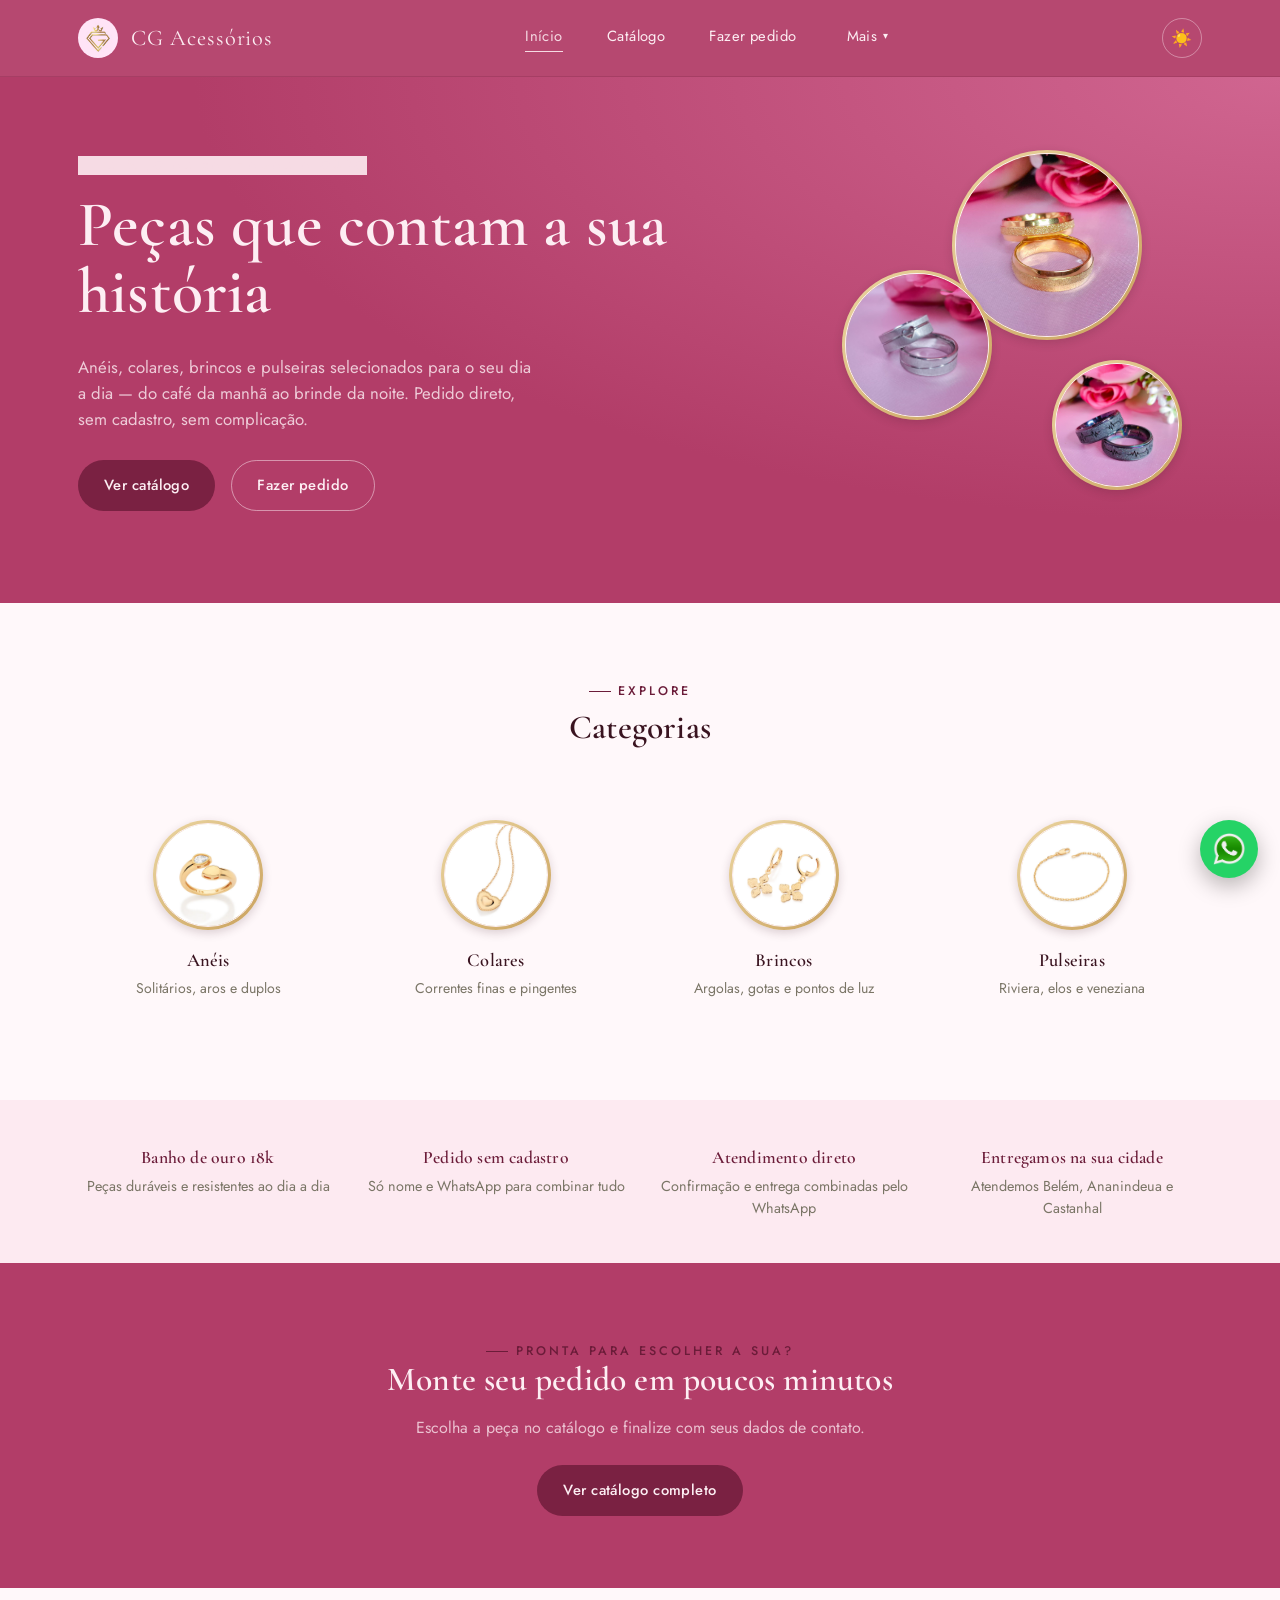
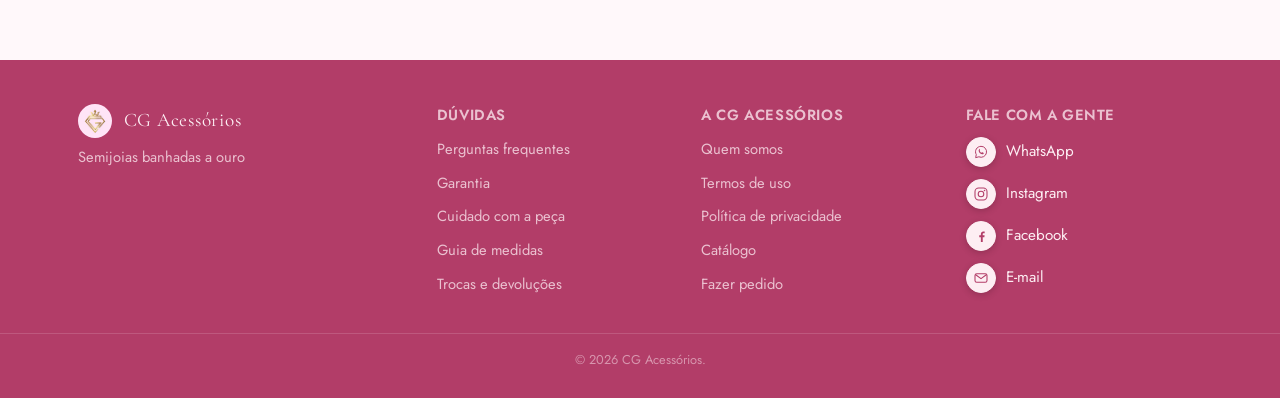
==== commit ba60ed1f: "Add files via upload" ====
--- a/index.html
+++ b/index.html
@@ -26,9 +26,9 @@
   <link rel="icon" type="image/png" sizes="32x32" href="assets/img/marca/favicon-32.png">
   <link rel="icon" type="image/png" sizes="512x512" href="assets/img/marca/favicon-512.png">
   <link rel="apple-touch-icon" href="assets/img/marca/apple-touch-icon.png">
-  <link rel="stylesheet" href="css/tokens.css">
-  <link rel="stylesheet" href="css/base.css">
-  <link rel="stylesheet" href="css/home.css">
+  <link rel="stylesheet" href="css/tokens.css?v=20260715b">
+  <link rel="stylesheet" href="css/base.css?v=20260715b">
+  <link rel="stylesheet" href="css/home.css?v=20260715b">
 
   <script type="application/ld+json">
   {
@@ -202,9 +202,10 @@
     </div>
     <div class="foot-bottom">&copy; 2026 CG Acessórios.</div>
   </footer>
-  <script src="js/config.js"></script>
-  <script src="js/tema.js"></script>
-  <script src="js/nav-dropdown.js"></script>
-  <script src="js/social.js"></script>
+
+  <script src="js/config.js?v=20260715b"></script>
+  <script src="js/tema.js?v=20260715b"></script>
+  <script src="js/nav-dropdown.js?v=20260715b"></script>
+  <script src="js/social.js?v=20260715b"></script>
 </body>
 </html>
--- a/css/base.css
+++ b/css/base.css
@@ -202,7 +202,7 @@
   top: calc(100% + 14px);
   left: 50%;
   min-width: 230px;
-  background: var(--gold);
+  background: var(--velvet);
   border: var(--line);
   border-radius: 10px;
   box-shadow: 0 12px 30px rgba(0, 0, 0, 0.3);
@@ -238,8 +238,8 @@
 @media (max-width: 720px) {
   .nav-links {
     position: fixed;
-    inset: 76px 0 0 0;
-    background: var(--gold);
+    inset: 76px 0 auto 0;
+    background: var(--velvet);
     flex-direction: column;
     align-items: stretch;
     padding: var(--space-3);
@@ -247,8 +247,8 @@
     transform: translateY(-130%);
     transition: transform 0.25s ease;
     border-bottom: var(--line);
+    max-height: calc(100vh - 76px);
     overflow-y: auto;
-    z-index: 45;
   }
   .nav-links.open { transform: translateY(0); }
   .nav-toggle {
@@ -262,6 +262,12 @@
     align-items: center;
     justify-content: center;
     font-size: 1.1rem;
+    transition: background 0.2s ease, border-color 0.2s ease, color 0.2s ease;
+  }
+  .nav-toggle.open {
+    background: var(--rose);
+    border-color: var(--rose);
+    color: var(--velvet);
   }
   .nav-dropdown-toggle { width: 100%; justify-content: space-between; padding: 0.4em 0; }
   .nav-dropdown-menu {
@@ -362,26 +368,27 @@
   align-items: center;
   justify-content: center;
   border-radius: 50%;
-  border: none;
-  color: var(--gold);
+  border: 1.5px solid var(--bone);
+  color: var(--velvet);
   background: var(--bone);
-  box-shadow: 0 1px 4px rgba(0, 0, 0, 0.25);
-  transition: background 0.2s ease, color 0.2s ease, transform 0.2s ease;
+  box-shadow: 0 2px 6px rgba(58, 20, 32, 0.25);
+  transition: background 0.2s ease, color 0.2s ease, border-color 0.2s ease, transform 0.2s ease;
 }
 footer.site-footer .foot-contato .rotulo-icone svg {
   width: 16px;
   height: 16px;
 }
 footer.site-footer .foot-contato .rotulo:hover .rotulo-icone {
-  background: var(--gold);
-  color: var(--bone);
+  background: var(--rose);
+  border-color: var(--rose);
+  color: var(--velvet);
   transform: scale(1.08);
 }
 footer.site-footer .foot-contato .rotulo:hover {
-  color: var(--medallion-gold-light);
+  color: var(--gold-light);
   text-decoration: underline;
   text-underline-offset: 3px;
-  text-decoration-color: var(--medallion-gold-light);
+  text-decoration-color: var(--gold-light);
 }
 footer.site-footer .foot-bottom {
   border-top: 1px solid rgba(253,238,243,0.15);
